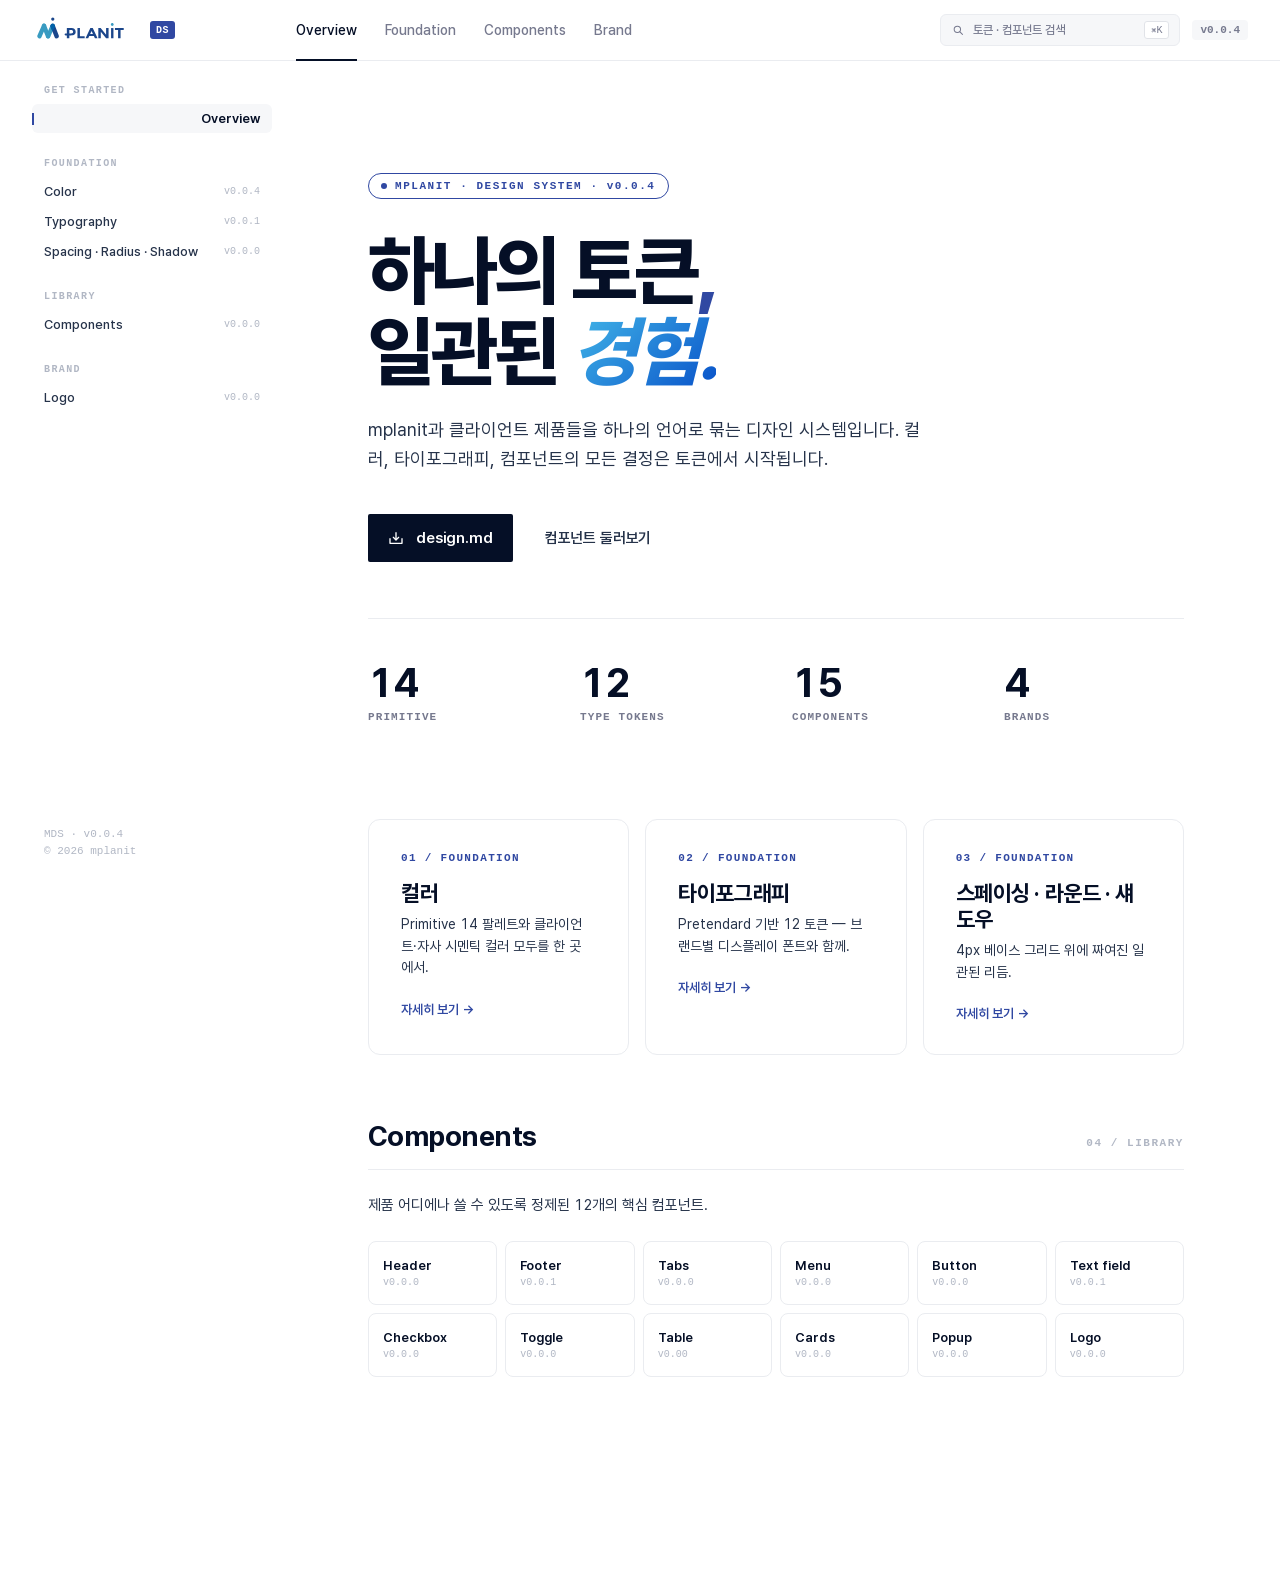
==== index.html @ 1d276501 "feat: 단일 번들(MDS.html)을 분리 구조로 전환 + Vercel 배포 준비 - index.html + css/mds.css + fonts/pretendard/ + js/" ====
<!DOCTYPE html>
<html lang="ko"><head>
<meta charset="utf-8">
<meta name="viewport" content="width=1280">
<title>MDS — mplanit Design System</title>
<link rel="stylesheet" href="css/mds.css">
</head>
<body>

<div id="root"></div>

<script src="js/vendor/react.min.js"></script>
<script src="js/vendor/react-dom.min.js"></script>
<script src="js/vendor/babel.min.js"></script>

<script src="js/mds-data.js"></script>
<script type="text/babel" src="js/mds-logos.js"></script>
<script type="text/babel" src="js/mds-atoms.js"></script>
<script type="text/babel" src="js/mds-pages.js"></script>
<script type="text/babel" src="js/mds-app.js"></script>



<script src="js/mds-patches.js"></script>
</body></html>
---- css/mds.css ----
/* ==========================================================================
   MDS — mplanit Design System site
   ========================================================================== */

/* Pretendard (web) */
/*
Copyright (c) 2021 Kil Hyung-jin, with Reserved Font Name Pretendard.
https://github.com/orioncactus/pretendard

This Font Software is licensed under the SIL Open Font License, Version 1.1.
This license is copied below, and is also available with a FAQ at:
http://scripts.sil.org/OFL
*/

@font-face {
	font-family: 'Pretendard';
	font-weight: 900;
	font-display: swap;
	src: local('Pretendard Black'), url("../fonts/pretendard/Pretendard-Black.woff2") format('woff2');
}

@font-face {
	font-family: 'Pretendard';
	font-weight: 800;
	font-display: swap;
	src: local('Pretendard ExtraBold'), url("../fonts/pretendard/Pretendard-ExtraBold.woff2") format('woff2');
}

@font-face {
	font-family: 'Pretendard';
	font-weight: 700;
	font-display: swap;
	src: local('Pretendard Bold'), url("../fonts/pretendard/Pretendard-Bold.woff2") format('woff2');
}

@font-face {
	font-family: 'Pretendard';
	font-weight: 600;
	font-display: swap;
	src: local('Pretendard SemiBold'), url("../fonts/pretendard/Pretendard-SemiBold.woff2") format('woff2');
}

@font-face {
	font-family: 'Pretendard';
	font-weight: 500;
	font-display: swap;
	src: local('Pretendard Medium'), url("../fonts/pretendard/Pretendard-Medium.woff2") format('woff2');
}

@font-face {
	font-family: 'Pretendard';
	font-weight: 400;
	font-display: swap;
	src: local('Pretendard Regular'), url("../fonts/pretendard/Pretendard-Regular.woff2") format('woff2');
}

@font-face {
	font-family: 'Pretendard';
	font-weight: 300;
	font-display: swap;
	src: local('Pretendard Light'), url("../fonts/pretendard/Pretendard-Light.woff2") format('woff2');
}

@font-face {
	font-family: 'Pretendard';
	font-weight: 200;
	font-display: swap;
	src: local('Pretendard ExtraLight'), url("../fonts/pretendard/Pretendard-ExtraLight.woff2") format('woff2');
}

@font-face {
	font-family: 'Pretendard';
	font-weight: 100;
	font-display: swap;
	src: local('Pretendard Thin'), url("../fonts/pretendard/Pretendard-Thin.woff2") format('woff2');
}


:root {
  /* Brand */
  --brand-logo-blue: #3048A2;
  --brand-deep: #1F2D63;
  --brand-cyan: #45BBE9;
  --brand-blue: #064EC8;

  /* Foreground */
  --fg-1: #050F26;
  --fg-2: #26334A;
  --fg-3: #76798E;
  --fg-4: #B1B7C4;

  /* Background */
  --bg-1: #FFFFFF;
  --bg-soft: #F6F7F9;
  --bg-paper: #FAFAFB;
  --bg-deep: #050F26;

  /* Lines */
  --line-subtle: #EAECF0;
  --line: #E1E3E8;
  --line-strong: #CDD1D8;

  /* Semantic */
  --fg-success: #1F9E55;
  --fg-warning: #D9A800;
  --fg-error: #C9183B;

  /* Spacing */
  --space-2: 2px; --space-4: 4px; --space-8: 8px;
  --space-12: 12px; --space-16: 16px; --space-20: 20px;
  --space-24: 24px; --space-32: 32px; --space-40: 40px; --space-48: 48px;

  /* Radius */
  --radius-2: 2px; --radius-4: 4px; --radius-8: 8px;
  --radius-12: 12px; --radius-14: 14px; --radius-full: 999px;

  /* Shadow */
  --shadow-1: 0 1px 2px rgba(0,0,0,0.06);
  --shadow-2: 0 2px 8px rgba(0,0,0,0.06);
  --shadow-3: 0 4px 16px rgba(0,0,0,0.06);
  --shadow-4: 0 4px 12px rgba(0,0,0,0.15);
  --shadow-pop: 0 12px 32px rgba(0,0,0,0.12), 0 0 0 1px var(--line-subtle);
  --shadow-brand: 0 8px 24px rgba(48,72,162,0.30);

  /* Type */
  --font-base: "Pretendard Variable", Pretendard, system-ui, -apple-system, "Apple SD Gothic Neo", "Noto Sans KR", sans-serif;
  --font-mono: "JetBrains Mono", "SF Mono", Menlo, Consolas, monospace;
}

* { box-sizing: border-box; }
html, body { margin: 0; padding: 0; }
body {
  font-family: var(--font-base);
  color: var(--fg-1);
  background: var(--bg-1);
  -webkit-font-smoothing: antialiased;
  font-feature-settings: "ss01", "tnum";
  text-wrap: pretty;
}
button { font-family: inherit; cursor: pointer; }
a { color: inherit; text-decoration: none; cursor: pointer; }

/* ─────────────── TOPBAR ─────────────── */
.topbar {
  position: sticky; top: 0; z-index: 50;
  background: rgba(255,255,255,0.85);
  backdrop-filter: saturate(180%) blur(12px);
  -webkit-backdrop-filter: saturate(180%) blur(12px);
  border-bottom: 1px solid var(--line-subtle);
}
.topbar-inner {
  max-width: 1440px; margin: 0 auto;
  padding: 0 32px;
  display: grid; grid-template-columns: 240px 1fr auto;
  align-items: center; height: 60px; gap: 24px;
}
.brand { display: inline-flex; align-items: center; gap: 8px; cursor: pointer; }
.brand .ds-tag {
  display: inline-flex; align-items: center; justify-content: center;
  height: 18px; padding: 0 6px; border-radius: 3px;
  background: var(--brand-logo-blue); color: white;
  font-size: 10px; font-weight: 800; letter-spacing: 0.06em;
  font-family: var(--font-mono);
}
.top-nav { display: flex; gap: 28px; }
.top-nav a {
  font-size: 14px; font-weight: 500; color: var(--fg-3);
  padding: 4px 0; position: relative;
}
.top-nav a.active { color: var(--fg-1); }
.top-nav a.active::after {
  content: ""; position: absolute; bottom: -19px; left: 0; right: 0;
  height: 2px; background: var(--fg-1);
}
.top-actions { display: flex; align-items: center; gap: 12px; }
.search-btn {
  display: inline-flex; align-items: center; gap: 8px;
  height: 32px; padding: 0 10px;
  background: var(--bg-soft); border: 1px solid var(--line-subtle);
  border-radius: 6px;
  color: var(--fg-3); font-size: 12px; font-weight: 500;
  min-width: 240px;
}
.search-btn:hover { background: white; border-color: var(--line-strong); }
.search-btn span { flex: 1; text-align: left; }
.search-btn kbd {
  font-family: var(--font-mono); font-size: 10px;
  padding: 2px 6px; border-radius: 3px;
  background: white; border: 1px solid var(--line);
  color: var(--fg-3);
}
.version-badge {
  font-family: var(--font-mono); font-size: 11px; font-weight: 600;
  color: var(--fg-3); padding: 4px 8px;
  background: var(--bg-soft); border-radius: 4px;
}

/* ─────────────── LAYOUT ─────────────── */
.layout {
  max-width: 1440px; margin: 0 auto;
  display: grid; grid-template-columns: 240px 1fr;
  gap: 32px;
  padding: 0 32px;
}
.sidebar {
  position: sticky; top: 60px; height: calc(100vh - 60px);
  padding: 24px 0; display: flex; flex-direction: column;
  overflow-y: auto;
}
.nav-group { margin-bottom: 24px; }
.nav-group-title {
  font-family: var(--font-mono); font-size: 10px; font-weight: 700;
  letter-spacing: 0.14em; color: var(--fg-4);
  padding: 0 12px 8px;
}
.nav-item {
  display: flex; align-items: center; justify-content: space-between;
  padding: 7px 12px; border-radius: 6px;
  font-size: 13px; font-weight: 500; color: var(--fg-2);
  margin-bottom: 1px;
}
.nav-item:hover { background: var(--bg-soft); }
.nav-item.active {
  background: var(--bg-soft); color: var(--fg-1); font-weight: 600;
}
.nav-item.active::before {
  content: ""; width: 2px; height: 12px;
  background: var(--brand-logo-blue);
  margin-right: 10px; margin-left: -12px;
}
.nav-item .v {
  font-family: var(--font-mono); font-size: 10px;
  color: var(--fg-4);
}
.content { padding: 32px 0 96px; min-width: 0; }

/* ─────────────── HERO (overview) ─────────────── */
.hero {
  padding: 80px 64px 64px;
  max-width: 1200px; margin: 0 auto;
}
.hero-eyebrow {
  display: inline-flex; align-items: center; gap: 8px;
  font-family: var(--font-mono); font-size: 11px; font-weight: 700;
  letter-spacing: 0.14em; color: var(--brand-logo-blue);
  padding: 6px 12px; border: 1px solid var(--brand-logo-blue);
  border-radius: 999px;
  margin-bottom: 32px;
}
.hero-eyebrow .pulse {
  width: 6px; height: 6px; border-radius: 50%;
  background: var(--brand-logo-blue);
  box-shadow: 0 0 0 0 rgba(48,72,162,0.4);
  animation: pulse 2s infinite;
}
@keyframes pulse {
  0% { box-shadow: 0 0 0 0 rgba(48,72,162,0.4); }
  70% { box-shadow: 0 0 0 8px rgba(48,72,162,0); }
  100% { box-shadow: 0 0 0 0 rgba(48,72,162,0); }
}
.hero h1 {
  font-size: clamp(48px, 6vw, 88px);
  font-weight: 800; line-height: 1.05; letter-spacing: -0.04em;
  margin: 0 0 24px;
}
.hero h1 .dot { color: var(--brand-logo-blue); }
.hero h1 .accent {
  font-style: italic;
  background: linear-gradient(135deg, var(--brand-cyan), var(--brand-blue));
  -webkit-background-clip: text; background-clip: text;
  -webkit-text-fill-color: transparent;
}
.hero p {
  font-size: 18px; line-height: 1.6; color: var(--fg-2);
  max-width: 560px; margin: 0 0 40px;
}
.cta-row { display: flex; gap: 12px; margin-bottom: 56px; }
.hero-stats {
  display: grid; grid-template-columns: repeat(4, 1fr);
  gap: 32px; padding-top: 40px;
  border-top: 1px solid var(--line-subtle);
}
.hero-stat .num {
  font-size: 40px; font-weight: 700; letter-spacing: -0.03em;
  color: var(--fg-1);
}
.hero-stat .lab {
  font-family: var(--font-mono); font-size: 11px; font-weight: 600;
  letter-spacing: 0.1em; color: var(--fg-3); margin-top: 4px;
  text-transform: uppercase;
}

/* Feature grid (overview) */
.feature-grid {
  max-width: 1200px; margin: 0 auto;
  padding: 32px 64px 64px;
  display: grid; grid-template-columns: repeat(3, 1fr); gap: 16px;
}
.feature {
  padding: 32px; border: 1px solid var(--line-subtle);
  border-radius: 12px; background: white;
  transition: all 0.2s; cursor: pointer;
}
.feature:hover {
  border-color: var(--brand-logo-blue);
  box-shadow: var(--shadow-2);
  transform: translateY(-2px);
}
.feature .num {
  font-family: var(--font-mono); font-size: 11px; font-weight: 700;
  color: var(--brand-logo-blue); letter-spacing: 0.12em;
  margin-bottom: 16px;
}
.feature h3 {
  font-size: 22px; font-weight: 700; margin: 0 0 8px;
  letter-spacing: -0.02em;
}
.feature p {
  font-size: 14px; color: var(--fg-2); line-height: 1.55;
  margin: 0 0 20px;
}
.feature .arrow {
  font-size: 13px; font-weight: 600; color: var(--brand-logo-blue);
}

.cmp-overview {
  display: grid; grid-template-columns: repeat(6, 1fr); gap: 8px;
}
.cmp-tile {
  padding: 16px 14px; border: 1px solid var(--line-subtle);
  border-radius: 8px; cursor: pointer; transition: all 0.15s;
  background: white;
}
.cmp-tile:hover { border-color: var(--brand-logo-blue); background: var(--bg-soft); }
.cmp-tile .name { font-size: 13px; font-weight: 600; }
.cmp-tile .cnt {
  font-family: var(--font-mono); font-size: 10px; color: var(--fg-4);
  margin-top: 4px;
}

/* ─────────────── PAGE LAYOUT ─────────────── */
.page-inner {
  display: grid; grid-template-columns: minmax(0, 1fr) 200px;
  gap: 64px;
  padding: 32px 64px 96px;
  max-width: 1200px; margin: 0 auto;
}
.page-eyebrow {
  font-family: var(--font-mono); font-size: 11px; font-weight: 700;
  letter-spacing: 0.14em; color: var(--brand-logo-blue);
  margin-bottom: 16px;
}
.page-title {
  font-size: 56px; font-weight: 800; line-height: 1.05;
  letter-spacing: -0.03em; margin: 0 0 16px;
}
.page-lede {
  font-size: 18px; line-height: 1.55; color: var(--fg-2);
  max-width: 640px; margin: 0 0 24px;
}
.page-meta {
  display: flex; align-items: center; gap: 8px;
  font-family: var(--font-mono); font-size: 11px; font-weight: 600;
  color: var(--fg-3);
  padding-bottom: 32px; margin-bottom: 32px;
  border-bottom: 1px solid var(--line-subtle);
}
.page-meta .dot { width: 3px; height: 3px; border-radius: 50%; background: var(--fg-4); }

.section { padding-top: 56px; scroll-margin-top: 80px; }
.section:first-of-type { padding-top: 24px; }
.section-head {
  display: flex; align-items: baseline; justify-content: space-between;
  padding-bottom: 16px;
  border-bottom: 1px solid var(--line-subtle);
  margin-bottom: 24px;
}
.section-head h2 {
  font-size: 28px; font-weight: 700; letter-spacing: -0.02em;
  margin: 0;
}
.section-head .num {
  font-family: var(--font-mono); font-size: 11px; font-weight: 700;
  letter-spacing: 0.14em; color: var(--fg-4);
}
.section-desc {
  font-size: 15px; color: var(--fg-2); line-height: 1.55;
  margin: 0 0 32px; max-width: 680px;
}

/* ─────────────── ToC ─────────────── */
.toc {
  position: sticky; top: 92px; align-self: start;
  font-size: 13px;
}
.toc-title {
  font-family: var(--font-mono); font-size: 10px; font-weight: 700;
  letter-spacing: 0.14em; color: var(--fg-4);
  padding: 0 12px 8px;
}
.toc a {
  display: block; padding: 6px 12px;
  font-size: 13px; color: var(--fg-3);
  border-left: 2px solid transparent;
}
.toc a:hover { color: var(--fg-1); }
.toc a.active {
  color: var(--brand-logo-blue); font-weight: 600;
  border-left-color: var(--brand-logo-blue);
}

/* ─────────────── FILTER TABS ─────────────── */
.filter-tabs {
  display: inline-flex; gap: 4px; padding: 4px;
  background: var(--bg-soft); border-radius: 8px;
  margin-bottom: 32px;
}
.filter-tab {
  padding: 6px 14px; border: 0; background: transparent;
  border-radius: 6px;
  font-size: 13px; font-weight: 500; color: var(--fg-3);
  transition: all 0.15s;
}
.filter-tab:hover { color: var(--fg-1); }
.filter-tab.active {
  background: white; color: var(--fg-1); font-weight: 600;
  box-shadow: var(--shadow-1);
}

/* ─────────────── PALETTE ─────────────── */
.palette { margin-bottom: 40px; }
.palette-head {
  display: flex; align-items: baseline; justify-content: space-between;
  margin-bottom: 12px;
}
.palette-head h3 {
  font-size: 16px; font-weight: 700; margin: 0;
  letter-spacing: -0.01em;
}
.palette-head .tag {
  font-family: var(--font-mono); font-size: 10px; font-weight: 600;
  letter-spacing: 0.1em; color: var(--fg-4);
  padding: 3px 8px; border: 1px solid var(--line);
  border-radius: 999px;
}
.swatch-grid {
  display: grid; grid-template-columns: repeat(auto-fill, minmax(118px, 1fr));
  gap: 10px;
}

/* ─────────────── SWATCH ─────────────── */
.swatch {
  border-radius: 8px; overflow: hidden;
  cursor: pointer; border: 1px solid var(--line-subtle);
  background: white;
  transition: all 0.15s;
  position: relative;
}
.swatch:hover {
  transform: translateY(-1px);
  box-shadow: var(--shadow-3);
  border-color: var(--line-strong);
}
.swatch .chip {
  height: 76px; position: relative; overflow: hidden;
}
.swatch.alpha-bg .chip {
  background-image:
    linear-gradient(45deg, #f0f0f0 25%, transparent 25%),
    linear-gradient(-45deg, #f0f0f0 25%, transparent 25%),
    linear-gradient(45deg, transparent 75%, #f0f0f0 75%),
    linear-gradient(-45deg, transparent 75%, #f0f0f0 75%);
  background-size: 12px 12px;
  background-position: 0 0, 0 6px, 6px -6px, -6px 0;
}
.swatch.alpha-bg .chip > * { z-index: 2; }
.swatch .copy-hint {
  position: absolute; inset: 0;
  display: flex; align-items: center; justify-content: center;
  font-family: var(--font-mono); font-size: 9px; font-weight: 700;
  letter-spacing: 0.14em; color: rgba(255,255,255,0.85);
  opacity: 0; transition: opacity 0.15s;
}
.swatch.dark .copy-hint { color: rgba(0,0,0,0.7); }
.swatch:hover .copy-hint { opacity: 1; }
.swatch .meta {
  padding: 8px 10px;
  display: flex; align-items: center; justify-content: space-between;
  gap: 4px;
}
.swatch .name {
  font-size: 11px; font-weight: 600; color: var(--fg-1);
  font-family: var(--font-mono); letter-spacing: -0.01em;
  white-space: nowrap; overflow: hidden; text-overflow: ellipsis;
}
.swatch .hex {
  font-family: var(--font-mono); font-size: 10px;
  color: var(--fg-4); flex-shrink: 0;
}

/* ─────────────── BUTTONS ─────────────── */
.btn {
  display: inline-flex; align-items: center; justify-content: center; gap: 6px;
  padding: 0 16px; height: 40px;
  border-radius: 2px; border: 0;
  font-size: 14px; font-weight: 600;
  transition: all 0.15s;
  letter-spacing: -0.01em;
}
.btn-sm { height: 32px; padding: 0 12px; font-size: 13px; }
.btn-lg { height: 48px; padding: 0 20px; font-size: 15px; }
.btn-primary {
  background: var(--fg-1); color: white;
}
.btn-primary:hover { background: var(--brand-deep); }
.btn-secondary {
  background: white; color: var(--fg-1);
  border: 1px solid var(--line-strong);
}
.btn-secondary:hover { background: var(--bg-soft); }
.btn-tertiary {
  background: var(--bg-soft); color: var(--fg-1);
}
.btn-tertiary:hover { background: var(--line-subtle); }
.btn-ghost {
  background: transparent; color: var(--fg-2);
}
.btn-ghost:hover { background: var(--bg-soft); }

/* ─────────────── INPUTS ─────────────── */
.input-underline {
  width: 100%; height: 36px;
  border: 0; border-bottom: 1px solid var(--line-strong);
  background: transparent; padding: 0 0 4px;
  font-size: 15px; color: var(--fg-1); outline: none;
  font-family: inherit;
}
.input-underline:focus { border-bottom-color: var(--brand-logo-blue); }
.input-deep {
  width: 100%; height: 44px;
  background: var(--bg-soft); border: 1px solid transparent;
  border-radius: 8px; padding: 0 14px;
  font-size: 14px; color: var(--fg-1); outline: none;
  font-family: inherit;
}
.input-deep:focus {
  background: white; border-color: var(--brand-logo-blue);
}

/* ─────────────── COMPONENTS ─────────────── */
.cmp-card {
  border: 1px solid var(--line-subtle); border-radius: 12px;
  background: white; margin-bottom: 16px; overflow: hidden;
}
.cmp-head {
  padding: 14px 20px; border-bottom: 1px solid var(--line-subtle);
  display: flex; align-items: center; justify-content: space-between;
  background: var(--bg-paper);
}
.cmp-head .title { font-size: 13px; font-weight: 600; color: var(--fg-2); }
.cmp-head .tag {
  font-family: var(--font-mono); font-size: 10px;
  color: var(--fg-3); padding: 3px 7px;
  background: white; border: 1px solid var(--line); border-radius: 4px;
}
.cmp-stage {
  padding: 32px;
  display: flex; flex-wrap: wrap; gap: 16px; align-items: center;
  min-height: 120px;
}

/* Header mock */
.mock-header {
  display: flex; align-items: center; gap: 32px;
  width: 100%; padding: 14px 24px;
  background: var(--bg-deep); color: white;
  border-radius: 8px;
}
.mock-header .logo { font-weight: 800; font-size: 16px; letter-spacing: -0.04em; }
.mock-header .nav { display: flex; gap: 20px; flex: 1; }
.mock-header .nav span {
  font-size: 13px; font-weight: 500; opacity: 0.7; cursor: pointer;
}
.mock-header .nav .active { opacity: 1; color: var(--brand-cyan); }
.mock-header .right { display: flex; gap: 8px; }
.mock-header .right span {
  width: 32px; height: 32px; border-radius: 6px;
  background: rgba(255,255,255,0.08);
  display: inline-flex; align-items: center; justify-content: center;
  font-size: 12px; font-weight: 600;
}

/* Footer mock */
.mock-footer {
  width: 100%; padding: 32px;
  background: var(--bg-deep); color: rgba(255,255,255,0.85);
  border-radius: 8px;
  display: grid; grid-template-columns: 2fr 1fr 1fr 1fr; gap: 32px;
}
.mock-footer h5 {
  font-size: 13px; font-weight: 700; margin: 0 0 12px;
  color: white;
}
.mock-footer p { margin: 4px 0; font-size: 12px; color: rgba(255,255,255,0.6); }
.mock-footer a { display: block; font-size: 12px; padding: 4px 0; color: rgba(255,255,255,0.7); }

/* Tabs */
.tabs-underline {
  display: flex; gap: 32px;
  border-bottom: 1px solid var(--line-subtle);
}
.tabs-underline .t {
  padding: 12px 0; border: 0; background: transparent;
  font-size: 14px; font-weight: 500; color: var(--fg-3);
  position: relative;
}
.tabs-underline .t.active { color: var(--fg-1); font-weight: 600; }
.tabs-underline .t.active::after {
  content: ""; position: absolute; bottom: -1px; left: 0; right: 0;
  height: 2px; background: var(--fg-1);
}

.tabs-pill {
  display: inline-flex; gap: 4px; padding: 4px;
  background: var(--bg-soft); border-radius: 999px;
}
.tabs-pill .t {
  padding: 6px 14px; border: 0; background: transparent;
  border-radius: 999px; font-size: 13px; font-weight: 500; color: var(--fg-3);
}
.tabs-pill .t.active {
  background: white; color: var(--fg-1); font-weight: 600;
  box-shadow: var(--shadow-1);
}

/* Menu item */
.menu-item:hover { background: var(--bg-soft); }

/* Checkbox */
.cb { display: inline-flex; align-items: center; gap: 8px; font-size: 14px; cursor: pointer; }
.cb input[type="checkbox"] {
  appearance: none; width: 18px; height: 18px;
  border: 1.5px solid var(--line-strong); border-radius: 2px;
  background: white; cursor: pointer; position: relative;
  transition: all 0.15s;
}
.cb input[type="checkbox"]:checked {
  background: var(--fg-1); border-color: var(--fg-1);
}
.cb input[type="checkbox"]:checked::after {
  content: ""; position: absolute; left: 4px; top: 1px;
  width: 6px; height: 10px;
  border: solid white; border-width: 0 1.6px 1.6px 0;
  transform: rotate(45deg);
}
.cb input[type="checkbox"]:disabled {
  background: var(--bg-soft); border-color: var(--line);
  cursor: not-allowed;
}

/* Toggle */
.toggle {
  width: 44px; height: 24px; border-radius: 999px;
  background: var(--line-strong); position: relative;
  cursor: pointer; transition: background 0.2s;
}
.toggle::after {
  content: ""; position: absolute; top: 2px; left: 2px;
  width: 20px; height: 20px; border-radius: 50%;
  background: white; box-shadow: var(--shadow-1);
  transition: transform 0.2s;
}
.toggle.on { background: var(--fg-1); }
.toggle.on::after { transform: translateX(20px); }

/* Table */
.mock-table {
  width: 100%; border-collapse: collapse;
  font-size: 14px;
}
.mock-table th {
  text-align: left; padding: 10px 14px;
  font-size: 12px; font-weight: 700; color: var(--fg-3);
  background: var(--bg-paper);
  border-bottom: 1px solid var(--line);
  letter-spacing: 0.02em;
}
.mock-table td {
  padding: 14px; border-bottom: 1px solid var(--line-subtle);
}
.mock-table tr:last-child td { border-bottom: 0; }
.mock-table tr:hover td { background: var(--bg-paper); }

.badge {
  display: inline-flex; align-items: center;
  padding: 2px 8px; border-radius: 4px;
  font-size: 10px; font-weight: 800; letter-spacing: 0.06em;
  font-family: var(--font-mono);
}
.badge-new { background: #E5EEFE; color: #1F40B0; }
.badge-hot { background: #FFDFE2; color: #C9183B; }
.badge-event { background: #FFF7C2; color: #8E6900; }

/* Card preview */
.preview-card {
  width: 360px; padding: 24px;
  background: white; border: 1px solid var(--line-subtle);
  border-radius: 12px; box-shadow: var(--shadow-1);
}
.preview-card .ka {
  font-family: var(--font-mono); font-size: 10px; font-weight: 700;
  letter-spacing: 0.14em; color: var(--brand-logo-blue);
  margin-bottom: 8px;
}
.preview-card h4 {
  font-size: 18px; font-weight: 700; margin: 0 0 8px;
  letter-spacing: -0.01em;
}
.preview-card p {
  font-size: 13px; line-height: 1.55; color: var(--fg-2);
  margin: 0;
}

/* Popup */
.mock-popup {
  width: 360px; padding: 28px 24px 20px;
  background: white; border-radius: 12px;
  box-shadow: var(--shadow-pop);
}
.mock-popup h4 {
  font-size: 18px; font-weight: 700; margin: 0 0 8px;
  letter-spacing: -0.01em;
}
.mock-popup p {
  font-size: 14px; line-height: 1.55; color: var(--fg-2); margin: 0 0 20px;
}
.mock-popup .actions { display: flex; gap: 8px; justify-content: flex-end; }

/* Icon grid */
.icon-grid {
  display: grid; grid-template-columns: repeat(auto-fill, minmax(96px, 1fr));
  gap: 4px; width: 100%;
}
.icon-tile {
  display: flex; flex-direction: column; align-items: center; gap: 8px;
  padding: 16px 8px; border-radius: 8px;
  cursor: pointer; transition: background 0.15s;
}
.icon-tile:hover { background: var(--bg-soft); }
.icon-tile span {
  font-family: var(--font-mono); font-size: 10px; color: var(--fg-3);
}

/* ─────────────── TYPOGRAPHY PAGE ─────────────── */
.font-card {
  display: grid; grid-template-columns: 1fr auto;
  align-items: center; gap: 32px;
  padding: 24px; margin-bottom: 12px;
  border: 1px solid var(--line-subtle); border-radius: 12px;
  background: white;
}
.font-card .sample {
  font-size: 56px; line-height: 1.1; letter-spacing: -0.03em;
  color: var(--fg-1);
}
.font-card .sample.alt {
  background: linear-gradient(135deg, var(--brand-logo-blue), var(--brand-cyan));
  -webkit-background-clip: text; background-clip: text;
  -webkit-text-fill-color: transparent;
}
.font-card .meta { text-align: right; }
.font-card .fname {
  font-size: 14px; font-weight: 600; color: var(--fg-1);
  font-family: var(--font-mono);
}
.font-card .frole {
  font-size: 12px; color: var(--fg-3); margin-top: 4px;
}

.type-table {
  border: 1px solid var(--line-subtle); border-radius: 12px;
  overflow: hidden; background: white;
}
.type-table .row {
  display: grid;
  grid-template-columns: 100px 130px 60px 110px 80px 1fr;
  gap: 16px; align-items: center;
  padding: 14px 20px;
  border-bottom: 1px solid var(--line-subtle);
  font-size: 13px;
}
.type-table .row:last-child { border-bottom: 0; }
.type-table .row.head {
  background: var(--bg-paper);
  font-family: var(--font-mono); font-size: 10px; font-weight: 700;
  color: var(--fg-3); letter-spacing: 0.1em;
  text-transform: uppercase; padding: 12px 20px;
}
.type-table .row:not(.head):hover { background: var(--bg-paper); }
.type-table .token {
  font-family: var(--font-mono); font-weight: 600;
  font-size: 12px; color: var(--brand-logo-blue);
}
.type-table .role { color: var(--fg-2); }
.type-table .v { font-family: var(--font-mono); font-size: 12px; color: var(--fg-3); }
.type-table .preview { color: var(--fg-1); }

/* ─────────────── FOUNDATION PAGE ─────────────── */
.spacing-rows { background: white; border: 1px solid var(--line-subtle); border-radius: 12px; overflow: hidden; }
.spacing-row {
  display: grid; grid-template-columns: 100px 60px 1fr;
  align-items: center; padding: 14px 20px; gap: 16px;
  border-bottom: 1px solid var(--line-subtle);
}
.spacing-row:last-child { border-bottom: 0; }
.spacing-row:hover { background: var(--bg-paper); }
.spacing-row .tk {
  font-family: var(--font-mono); font-size: 12px; font-weight: 600;
  color: var(--brand-logo-blue);
}
.spacing-row .px {
  font-family: var(--font-mono); font-size: 12px; color: var(--fg-3);
}
.spacing-row .bar {
  height: 12px; background: var(--brand-logo-blue);
  border-radius: 1px;
}

.radius-grid {
  display: grid; grid-template-columns: repeat(auto-fill, minmax(180px, 1fr));
  gap: 12px;
}
.radius-cell {
  height: 120px; padding: 14px;
  border: 1px solid var(--line); background: white;
  display: flex; flex-direction: column; justify-content: space-between;
  cursor: pointer; transition: all 0.15s;
}
.radius-cell:hover { border-color: var(--brand-logo-blue); box-shadow: var(--shadow-2); }
.radius-cell .num {
  font-family: var(--font-mono); font-size: 11px; font-weight: 600;
  color: var(--brand-logo-blue);
}
.radius-cell div:last-child {
  font-size: 12px; color: var(--fg-3);
}

.shadow-grid {
  display: grid; grid-template-columns: repeat(auto-fill, minmax(220px, 1fr));
  gap: 16px; padding: 20px 0;
}
.shadow-cell {
  height: 140px; padding: 20px;
  background: white; border-radius: 12px;
  display: flex; flex-direction: column; justify-content: flex-end;
  cursor: pointer;
}
.shadow-cell .l {
  font-family: var(--font-mono); font-size: 12px; font-weight: 700;
  color: var(--brand-logo-blue);
}
.shadow-cell .v { font-size: 12px; color: var(--fg-3); margin-top: 2px; }

/* ─────────────── LOGO PAGE ─────────────── */
.logo-card {
  margin-bottom: 16px;
  border: 1px solid var(--line-subtle); border-radius: 12px;
  background: white; overflow: hidden;
}
.logo-card .stage {
  height: 200px; display: flex; align-items: center; justify-content: center;
  background: white;
}
.logo-card .stage.dark { background: var(--bg-deep); }
.logo-card .stage.gradient {
  background: linear-gradient(135deg, var(--brand-cyan), var(--brand-blue));
}
.logo-card .meta {
  padding: 16px 20px; display: flex; justify-content: space-between;
  border-top: 1px solid var(--line-subtle);
  background: var(--bg-paper);
}
.logo-card .name { font-size: 13px; font-weight: 600; }
.logo-card .desc { font-size: 12px; color: var(--fg-3); }

/* ─────────────── TOAST ─────────────── */
.toast {
  position: fixed; bottom: 32px; left: 50%;
  transform: translateX(-50%) translateY(100px);
  display: inline-flex; align-items: center; gap: 8px;
  padding: 10px 16px; background: var(--bg-deep); color: white;
  border-radius: 999px; box-shadow: var(--shadow-4);
  font-size: 13px; font-weight: 500;
  opacity: 0; transition: all 0.3s cubic-bezier(0.2, 0.8, 0.2, 1);
  z-index: 100; pointer-events: none;
}
.toast.show {
  opacity: 1; transform: translateX(-50%) translateY(0);
}
.toast .dot {
  width: 6px; height: 6px; border-radius: 50%;
  background: var(--brand-cyan);
}

/* ─────────────── COMMAND PALETTE ─────────────── */
.palette-backdrop {
  position: fixed; inset: 0; z-index: 200;
  background: rgba(5,15,38,0.4);
  backdrop-filter: blur(4px);
  display: flex; align-items: flex-start; justify-content: center;
  padding-top: 12vh;
  animation: fadeIn 0.15s ease-out;
}
@keyframes fadeIn { from { opacity: 0; } to { opacity: 1; } }
.palette-modal {
  width: 560px; max-width: calc(100vw - 32px);
  background: white; border-radius: 12px;
  box-shadow: 0 24px 64px rgba(5,15,38,0.30);
  overflow: hidden;
  animation: slideDown 0.2s cubic-bezier(0.2, 0.8, 0.2, 1);
}
@keyframes slideDown {
  from { opacity: 0; transform: translateY(-12px); }
  to { opacity: 1; transform: translateY(0); }
}
.palette-input {
  display: flex; align-items: center; gap: 12px;
  padding: 14px 16px; border-bottom: 1px solid var(--line-subtle);
}
.palette-input input {
  flex: 1; border: 0; background: transparent; outline: none;
  font-size: 15px; color: var(--fg-1); font-family: inherit;
}
.palette-input kbd {
  font-family: var(--font-mono); font-size: 10px; font-weight: 600;
  padding: 3px 6px; border-radius: 4px;
  background: var(--bg-soft); color: var(--fg-3);
  border: 1px solid var(--line);
}
.palette-results { max-height: 360px; overflow-y: auto; padding: 6px; }
.palette-row {
  display: grid; grid-template-columns: 90px 1fr auto;
  gap: 12px; align-items: center;
  padding: 10px 12px; border-radius: 6px; cursor: pointer;
}
.palette-row:hover { background: var(--bg-soft); }
.palette-row .t {
  font-family: var(--font-mono); font-size: 10px; font-weight: 700;
  letter-spacing: 0.1em; color: var(--fg-4);
}
.palette-row .l { font-size: 14px; color: var(--fg-1); font-weight: 500; }
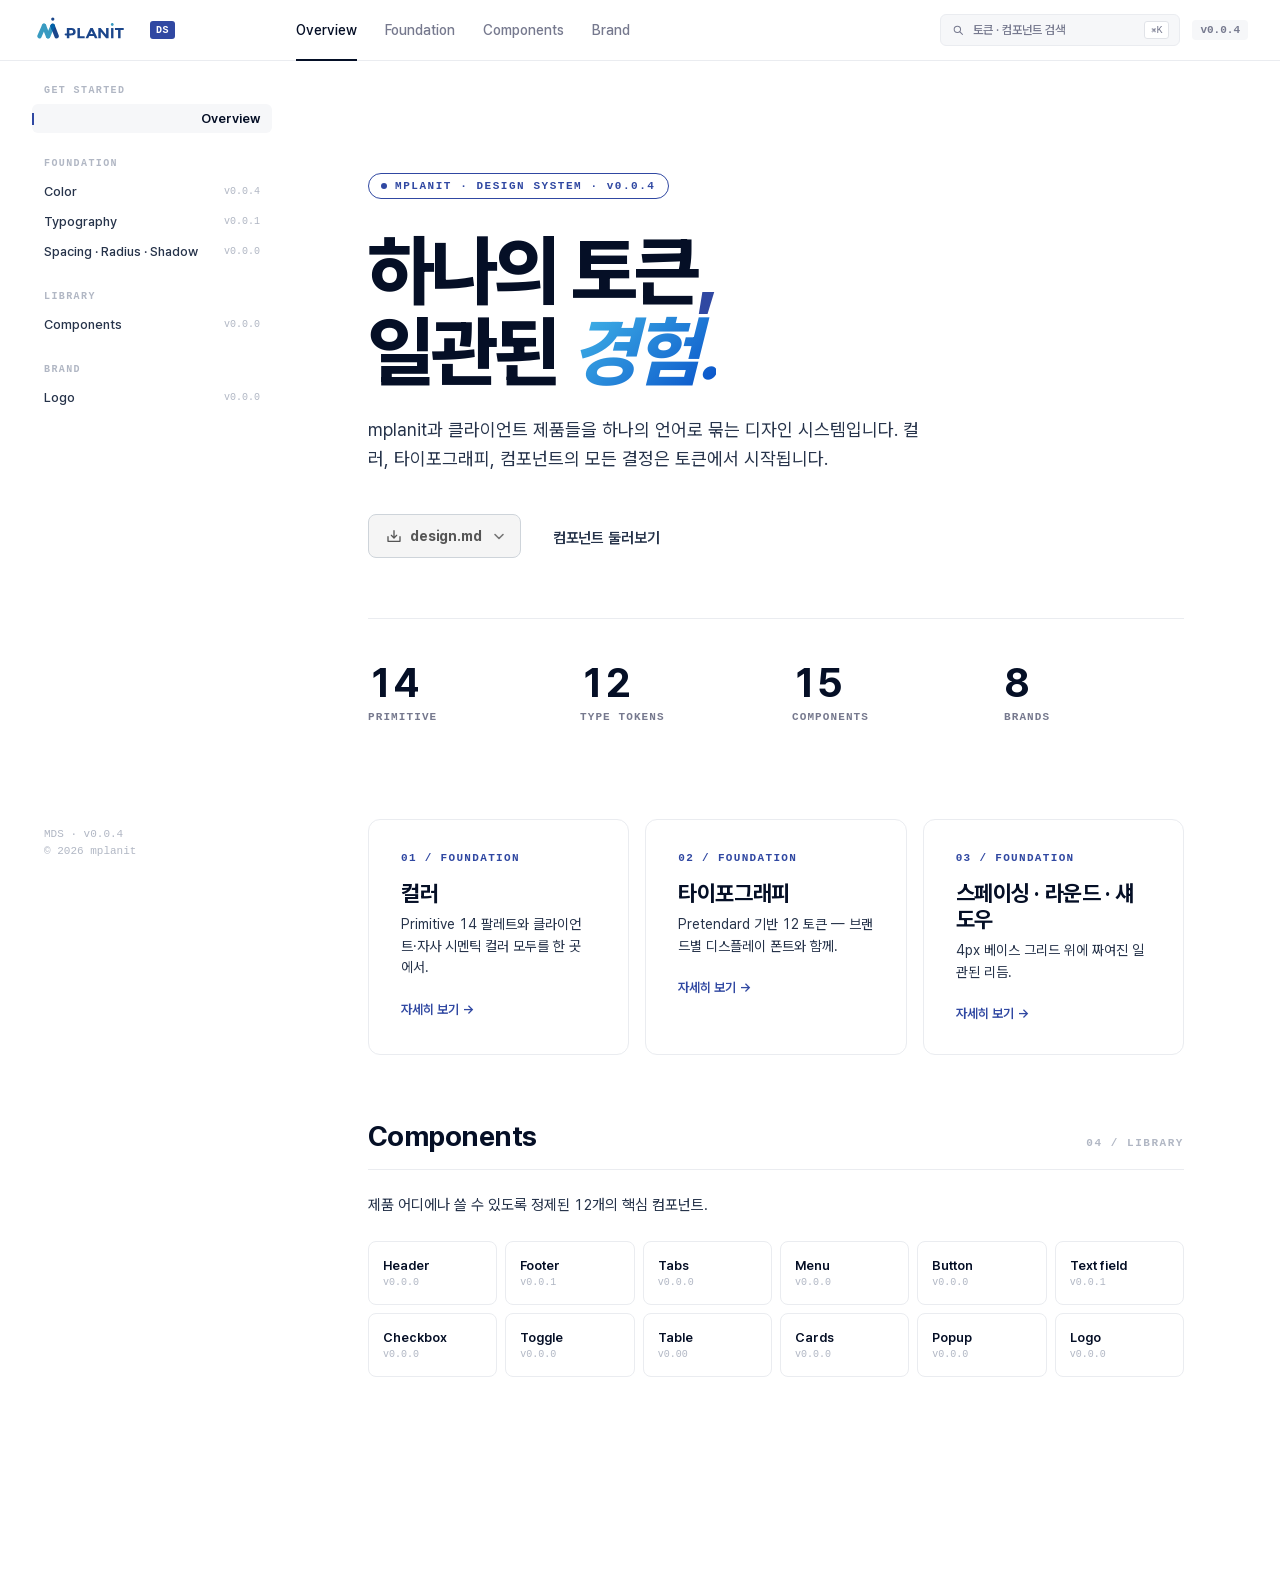
==== commit 5078ace7: "feat: design.md 브랜드별 다운로드 드롭다운 + 신규 브랜드 반영 자동 생성 - design.md 버튼을 화살표 아이콘 드롭다운으로 전환 (Figma selectbox " ====
--- a/index.html
+++ b/index.html
@@ -14,6 +14,7 @@
 <script src="js/vendor/babel.min.js"></script>
 
 <script src="js/mds-data.js"></script>
+<script src="js/mds-designmd.js"></script>
 <script type="text/babel" src="js/mds-logos.js"></script>
 <script type="text/babel" src="js/mds-atoms.js"></script>
 <script type="text/babel" src="js/mds-pages.js"></script>
--- a/css/mds.css
+++ b/css/mds.css
@@ -73,6 +73,78 @@
 	font-weight: 100;
 	font-display: swap;
 	src: local('Pretendard Thin'), url("../fonts/pretendard/Pretendard-Thin.woff2") format('woff2');
+}
+
+/* ── Pretendard Variable (디디다 · 공통 폴백) ── */
+@font-face {
+	font-family: 'Pretendard Variable';
+	font-weight: 100 900;
+	font-display: swap;
+	src: local('Pretendard Variable'), url("../fonts/pretendard/PretendardVariable.woff2") format('woff2-variations');
+}
+
+/* ── Brand display fonts ── */
+@font-face {
+	font-family: 'WelcomeBM';
+	font-weight: 700;
+	font-display: swap;
+	src: url("../fonts/brand/WelcomeBM-Bold.woff2") format('woff2');
+}
+
+@font-face {
+	font-family: 'WelcomeBM';
+	font-weight: 400;
+	font-display: swap;
+	src: url("../fonts/brand/WelcomeBM-Regular.woff2") format('woff2');
+}
+
+@font-face {
+	font-family: 'Montserrat';
+	font-weight: 100 900;
+	font-display: swap;
+	src: url("../fonts/brand/Montserrat-Variable-latin.woff2") format('woff2-variations');
+}
+
+@font-face {
+	font-family: 'Paperlogy';
+	font-weight: 400;
+	font-display: swap;
+	src: url("../fonts/brand/Paperlogy-Regular.woff2") format('woff2');
+}
+
+@font-face {
+	font-family: 'Paperlogy';
+	font-weight: 500;
+	font-display: swap;
+	src: url("../fonts/brand/Paperlogy-Medium.woff2") format('woff2');
+}
+
+@font-face {
+	font-family: 'Paperlogy';
+	font-weight: 600;
+	font-display: swap;
+	src: url("../fonts/brand/Paperlogy-SemiBold.woff2") format('woff2');
+}
+
+@font-face {
+	font-family: 'Paperlogy';
+	font-weight: 700;
+	font-display: swap;
+	src: url("../fonts/brand/Paperlogy-Bold.woff2") format('woff2');
+}
+
+@font-face {
+	font-family: 'GmarketSans';
+	font-weight: 700;
+	font-display: swap;
+	src: url("../fonts/brand/GmarketSans-Bold.woff2") format('woff2');
+}
+
+@font-face {
+	font-family: 'GmarketSans';
+	font-weight: 500;
+	font-display: swap;
+	src: url("../fonts/brand/GmarketSans-Medium.woff2") format('woff2');
 }
 
 
@@ -949,3 +1021,35 @@
   letter-spacing: 0.1em; color: var(--fg-4);
 }
 .palette-row .l { font-size: 14px; color: var(--fg-1); font-weight: 500; }
+
+/* ── design.md 다운로드 드롭다운 (Figma selectbox 시안) ── */
+.mdmenu-wrap { position: relative; display: inline-block; }
+.mdmenu-trigger {
+  display: inline-flex; align-items: center; gap: 8px;
+  height: 44px; padding: 9px 12px 9px 17px;
+  background: #F5F5F5; border: 1px solid #CED4DA; border-radius: 8px;
+  font-family: inherit; font-size: 14px; font-weight: 700; color: #555;
+  letter-spacing: -0.14px; cursor: pointer; transition: background .15s, border-color .15s;
+}
+.mdmenu-trigger:hover { background: #EEF1F5; border-color: #B8C0C9; }
+.mdmenu-chevron { color: #757575; transition: transform .18s ease; }
+.mdmenu-chevron.up { transform: rotate(180deg); }
+.mdmenu-list {
+  position: absolute; top: calc(100% + 8px); left: 0; z-index: 300;
+  min-width: 100%; width: max-content;
+  display: flex; flex-direction: column; gap: 4px;
+  background: #fff; border: 1px solid #DCE0E5; border-radius: 12px; padding: 6px;
+  box-shadow: 0 8px 24px rgba(15, 23, 42, 0.12);
+}
+.mdmenu-item {
+  display: flex; align-items: center; justify-content: space-between; gap: 12px;
+  width: 100%; padding: 8px 8px 8px 16px; border: 0; border-radius: 8px;
+  background: transparent; font-family: inherit; font-size: 14px; font-weight: 700;
+  color: #555; letter-spacing: -0.14px; cursor: pointer; text-align: left;
+  transition: background .12s, color .12s;
+}
+.mdmenu-item:hover { background: #F5F7FA; }
+.mdmenu-item.selected {
+  background: #F0F4FB; color: #19448C;
+  box-shadow: 0 2px 4px rgba(6, 78, 200, 0.25);
+}
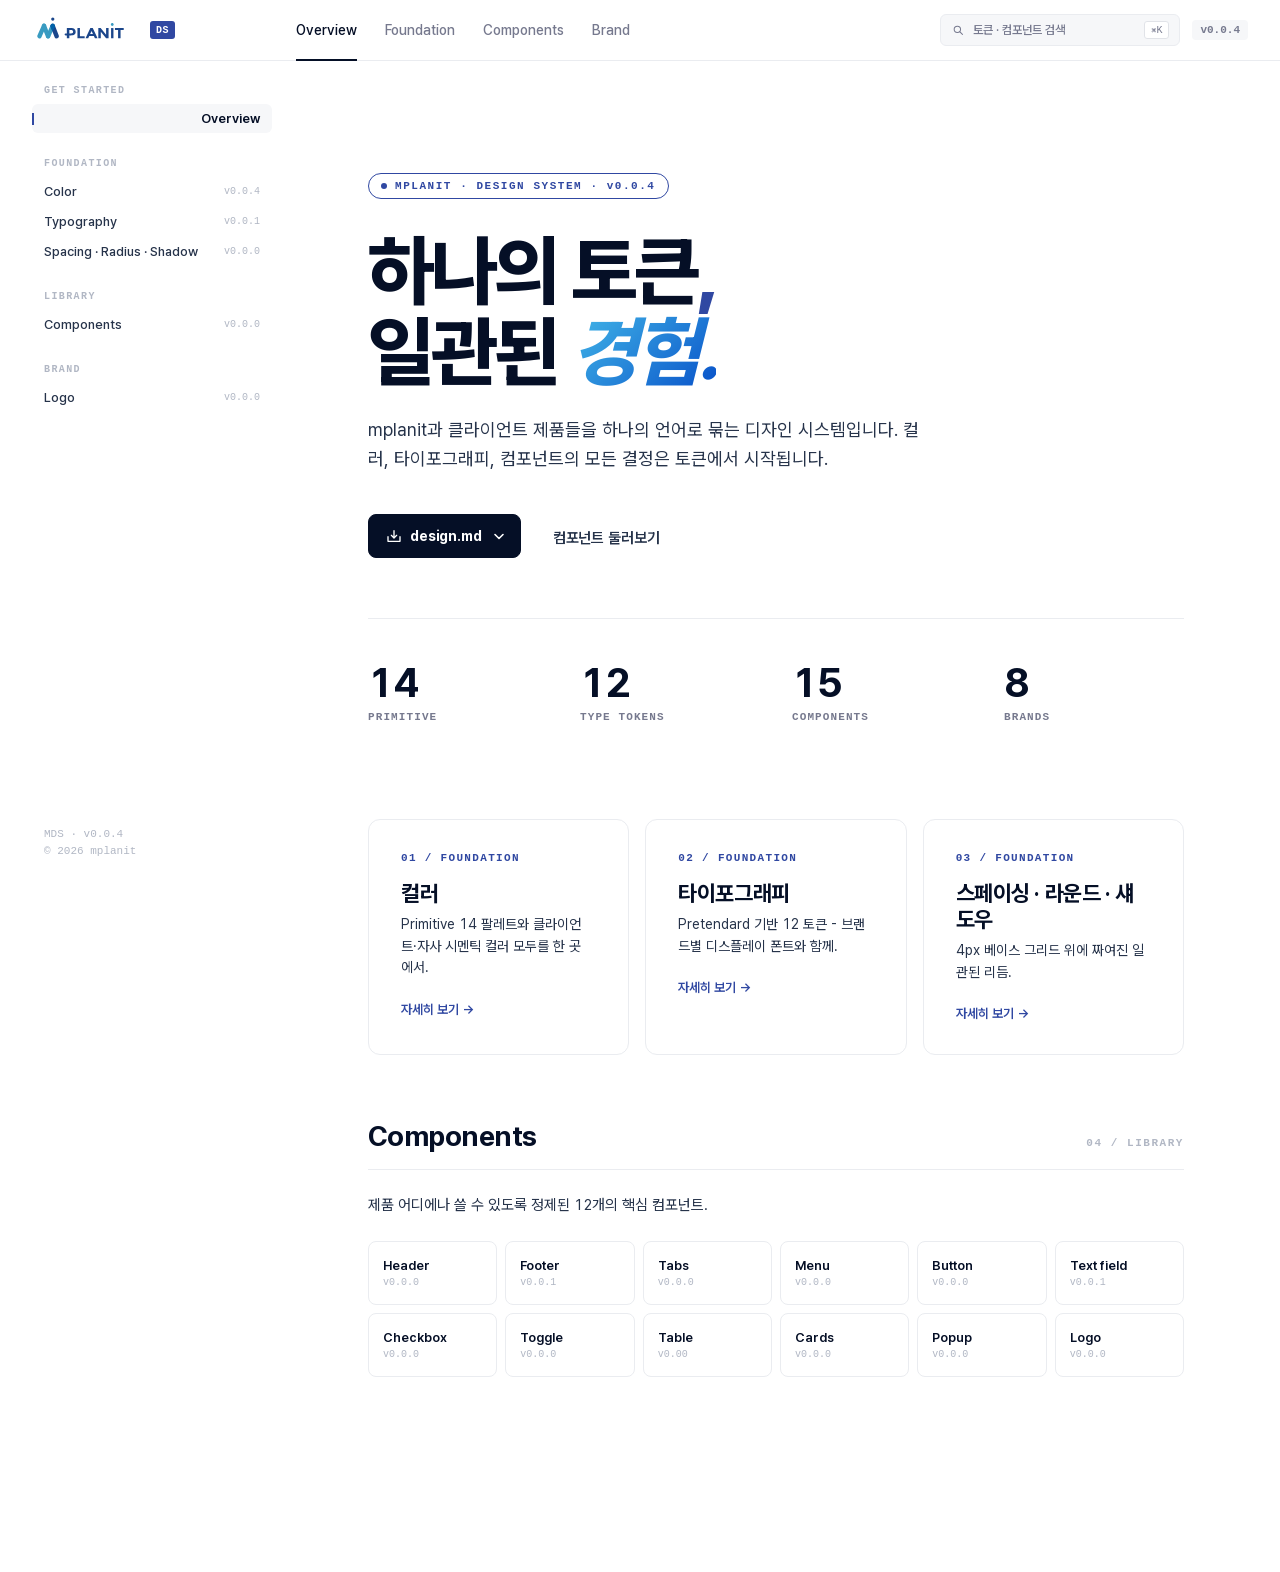
==== commit ae94ee37: "fix: UI 텍스트의 긴 대시(—, –)를 하이픈(-)으로 통일 md 출력뿐 아니라 화면에 보이는 데이터/JSX 문자열, 타이틀에서도 대시 정리  Co-Authored-By: C" ====
--- a/index.html
+++ b/index.html
@@ -2,7 +2,7 @@
 <html lang="ko"><head>
 <meta charset="utf-8">
 <meta name="viewport" content="width=1280">
-<title>MDS — mplanit Design System</title>
+<title>MDS - mplanit Design System</title>
 <link rel="stylesheet" href="css/mds.css">
 </head>
 <body>
--- a/css/mds.css
+++ b/css/mds.css
@@ -1027,12 +1027,18 @@
 .mdmenu-trigger {
   display: inline-flex; align-items: center; gap: 8px;
   height: 44px; padding: 9px 12px 9px 17px;
-  background: #F5F5F5; border: 1px solid #CED4DA; border-radius: 8px;
-  font-family: inherit; font-size: 14px; font-weight: 700; color: #555;
-  letter-spacing: -0.14px; cursor: pointer; transition: background .15s, border-color .15s;
-}
-.mdmenu-trigger:hover { background: #EEF1F5; border-color: #B8C0C9; }
-.mdmenu-chevron { color: #757575; transition: transform .18s ease; }
+  background: var(--fg-1); border: 1px solid var(--fg-1); border-radius: 8px;
+  font-family: inherit; font-size: 14px; font-weight: 700; color: #fff;
+  letter-spacing: -0.14px; cursor: pointer;
+  transition: background .15s, border-color .15s, color .15s;
+}
+.mdmenu-trigger:hover { background: var(--brand-deep); border-color: var(--brand-deep); }
+.mdmenu-trigger.open {
+  background: #F5F5F5; border-color: #CED4DA; color: #555;
+}
+.mdmenu-trigger.open:hover { background: #EEF1F5; border-color: #B8C0C9; }
+.mdmenu-chevron { color: currentColor; transition: transform .18s ease; }
+.mdmenu-trigger.open .mdmenu-chevron { color: #757575; }
 .mdmenu-chevron.up { transform: rotate(180deg); }
 .mdmenu-list {
   position: absolute; top: calc(100% + 8px); left: 0; z-index: 300;
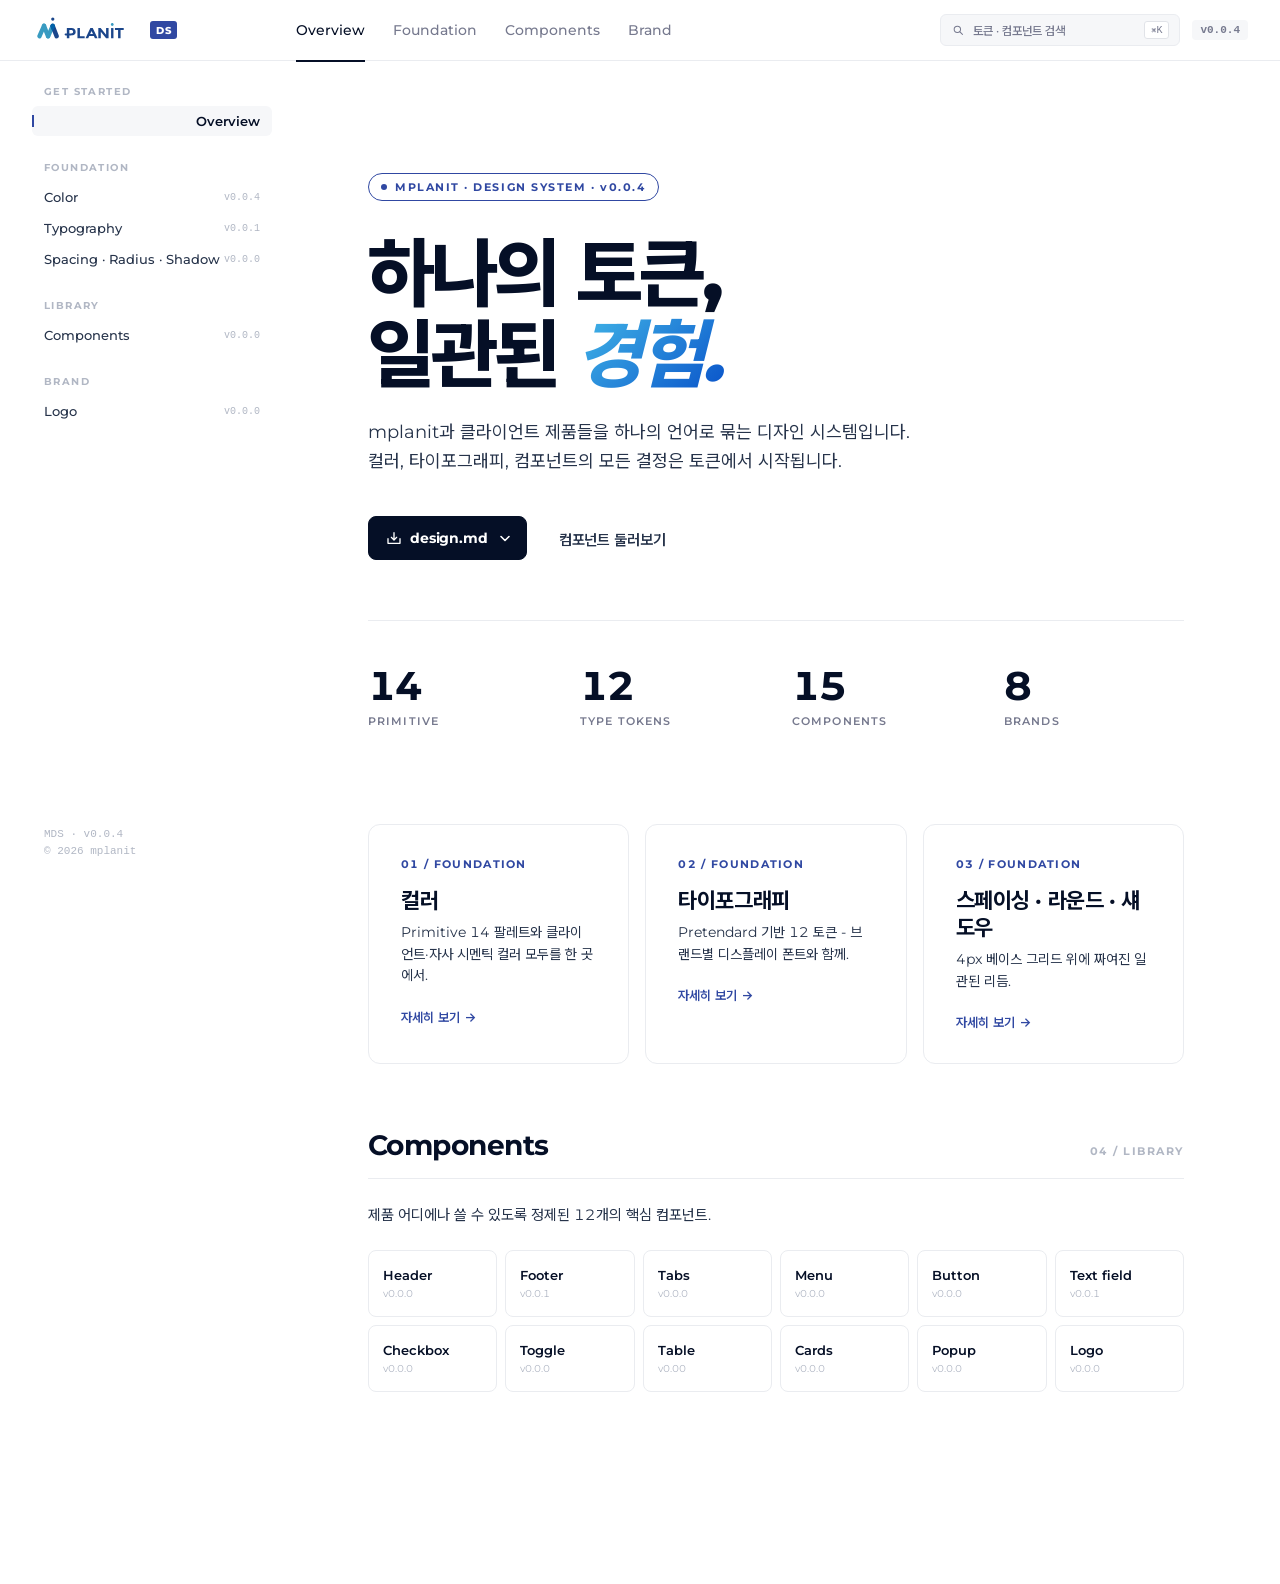
==== commit 5e389d4a: "feat: design-v2.md + mds-harness 일괄 zip 다운로드 추가 - js/mds-zip.js: 외부 CDN 없이 STORE 방식 zip 자체 조립 (crc32" ====
--- a/index.html
+++ b/index.html
@@ -14,7 +14,9 @@
 <script src="js/vendor/babel.min.js"></script>
 
 <script src="js/mds-data.js"></script>
+<script src="js/mds-icons.js"></script>
 <script src="js/mds-designmd.js"></script>
+<script src="js/mds-zip.js"></script>
 <script type="text/babel" src="js/mds-logos.js"></script>
 <script type="text/babel" src="js/mds-atoms.js"></script>
 <script type="text/babel" src="js/mds-pages.js"></script>
--- a/css/mds.css
+++ b/css/mds.css
@@ -195,7 +195,7 @@
   --shadow-brand: 0 8px 24px rgba(48,72,162,0.30);
 
   /* Type */
-  --font-base: "Pretendard Variable", Pretendard, system-ui, -apple-system, "Apple SD Gothic Neo", "Noto Sans KR", sans-serif;
+  --font-base: Montserrat, "Pretendard Variable", Pretendard, system-ui, -apple-system, "Apple SD Gothic Neo", "Noto Sans KR", sans-serif;
   --font-mono: "JetBrains Mono", "SF Mono", Menlo, Consolas, monospace;
 }
 
@@ -232,7 +232,7 @@
   height: 18px; padding: 0 6px; border-radius: 3px;
   background: var(--brand-logo-blue); color: white;
   font-size: 10px; font-weight: 800; letter-spacing: 0.06em;
-  font-family: var(--font-mono);
+  font-family: var(--font-base);
 }
 .top-nav { display: flex; gap: 28px; }
 .top-nav a {
@@ -281,7 +281,7 @@
 }
 .nav-group { margin-bottom: 24px; }
 .nav-group-title {
-  font-family: var(--font-mono); font-size: 10px; font-weight: 700;
+  font-family: var(--font-base); font-size: 10px; font-weight: 700;
   letter-spacing: 0.14em; color: var(--fg-4);
   padding: 0 12px 8px;
 }
@@ -313,7 +313,7 @@
 }
 .hero-eyebrow {
   display: inline-flex; align-items: center; gap: 8px;
-  font-family: var(--font-mono); font-size: 11px; font-weight: 700;
+  font-family: var(--font-base); font-size: 11px; font-weight: 700;
   letter-spacing: 0.14em; color: var(--brand-logo-blue);
   padding: 6px 12px; border: 1px solid var(--brand-logo-blue);
   border-radius: 999px;
@@ -335,12 +335,13 @@
   font-weight: 800; line-height: 1.05; letter-spacing: -0.04em;
   margin: 0 0 24px;
 }
-.hero h1 .dot { color: var(--brand-logo-blue); }
 .hero h1 .accent {
   font-style: italic;
   background: linear-gradient(135deg, var(--brand-cyan), var(--brand-blue));
   -webkit-background-clip: text; background-clip: text;
   -webkit-text-fill-color: transparent;
+  /* 이탤릭 글리프가 박스 밖으로 나가 배경(그라디언트)이 안 칠해지며 잘리는 것 방지 */
+  padding-right: 0.1em; margin-right: -0.1em;
 }
 .hero p {
   font-size: 18px; line-height: 1.6; color: var(--fg-2);
@@ -357,7 +358,7 @@
   color: var(--fg-1);
 }
 .hero-stat .lab {
-  font-family: var(--font-mono); font-size: 11px; font-weight: 600;
+  font-family: var(--font-base); font-size: 11px; font-weight: 600;
   letter-spacing: 0.1em; color: var(--fg-3); margin-top: 4px;
   text-transform: uppercase;
 }
@@ -379,7 +380,7 @@
   transform: translateY(-2px);
 }
 .feature .num {
-  font-family: var(--font-mono); font-size: 11px; font-weight: 700;
+  font-family: var(--font-base); font-size: 11px; font-weight: 700;
   color: var(--brand-logo-blue); letter-spacing: 0.12em;
   margin-bottom: 16px;
 }
@@ -406,7 +407,7 @@
 .cmp-tile:hover { border-color: var(--brand-logo-blue); background: var(--bg-soft); }
 .cmp-tile .name { font-size: 13px; font-weight: 600; }
 .cmp-tile .cnt {
-  font-family: var(--font-mono); font-size: 10px; color: var(--fg-4);
+  font-family: var(--font-base); font-size: 10px; color: var(--fg-4);
   margin-top: 4px;
 }
 
@@ -418,21 +419,21 @@
   max-width: 1200px; margin: 0 auto;
 }
 .page-eyebrow {
-  font-family: var(--font-mono); font-size: 11px; font-weight: 700;
+  font-family: var(--font-base); font-size: 11px; font-weight: 700;
   letter-spacing: 0.14em; color: var(--brand-logo-blue);
   margin-bottom: 16px;
 }
 .page-title {
-  font-size: 56px; font-weight: 800; line-height: 1.05;
-  letter-spacing: -0.03em; margin: 0 0 16px;
+  font-size: 2.60rem; font-weight: 700; line-height: 1.2;
+  letter-spacing: -0.02em; margin: 0 0 16px;
 }
 .page-lede {
-  font-size: 18px; line-height: 1.55; color: var(--fg-2);
+  font-size: 16px; line-height: 1.55; color: var(--fg-2);
   max-width: 640px; margin: 0 0 24px;
 }
 .page-meta {
   display: flex; align-items: center; gap: 8px;
-  font-family: var(--font-mono); font-size: 11px; font-weight: 600;
+  font-family: var(--font-base); font-size: 11px; font-weight: 600;
   color: var(--fg-3);
   padding-bottom: 32px; margin-bottom: 32px;
   border-bottom: 1px solid var(--line-subtle);
@@ -452,7 +453,7 @@
   margin: 0;
 }
 .section-head .num {
-  font-family: var(--font-mono); font-size: 11px; font-weight: 700;
+  font-family: var(--font-base); font-size: 11px; font-weight: 700;
   letter-spacing: 0.14em; color: var(--fg-4);
 }
 .section-desc {
@@ -466,7 +467,7 @@
   font-size: 13px;
 }
 .toc-title {
-  font-family: var(--font-mono); font-size: 10px; font-weight: 700;
+  font-family: var(--font-base); font-size: 10px; font-weight: 700;
   letter-spacing: 0.14em; color: var(--fg-4);
   padding: 0 12px 8px;
 }
@@ -500,7 +501,7 @@
 }
 
 /* ─────────────── PALETTE ─────────────── */
-.palette { margin-bottom: 40px; }
+.palette { margin-bottom: 40px; scroll-margin-top: 80px; }
 .palette-head {
   display: flex; align-items: baseline; justify-content: space-between;
   margin-bottom: 12px;
@@ -510,7 +511,7 @@
   letter-spacing: -0.01em;
 }
 .palette-head .tag {
-  font-family: var(--font-mono); font-size: 10px; font-weight: 600;
+  font-family: var(--font-base); font-size: 10px; font-weight: 600;
   letter-spacing: 0.1em; color: var(--fg-4);
   padding: 3px 8px; border: 1px solid var(--line);
   border-radius: 999px;
@@ -567,8 +568,27 @@
 }
 .swatch .hex {
   font-family: var(--font-mono); font-size: 10px;
-  color: var(--fg-4); flex-shrink: 0;
-}
+  color: var(--fg-4); min-width: 0;
+  white-space: nowrap; overflow: hidden; text-overflow: ellipsis;
+}
+.swatch.alpha-bg .meta {
+  flex-direction: column; align-items: flex-start; gap: 2px;
+}
+/* 알파 섹션은 rgba 표기가 길어 카드 최소폭을 넓게 */
+#alpha .swatch-grid {
+  grid-template-columns: repeat(auto-fill, minmax(150px, 1fr));
+}
+.swatch.alpha-bg .meta .name,
+.swatch.alpha-bg .meta .hex { max-width: 100%; }
+.swatch .alpha-pct {
+  position: absolute; inset: 0;
+  display: flex; align-items: center; justify-content: center;
+  font-family: var(--font-mono); font-size: 22px; font-weight: 700;
+  letter-spacing: -0.02em;
+  pointer-events: none;
+  transition: opacity 0.15s;
+}
+.swatch:hover .alpha-pct { opacity: 0; }
 
 /* ─────────────── BUTTONS ─────────────── */
 .btn {
@@ -631,7 +651,7 @@
 }
 .cmp-head .title { font-size: 13px; font-weight: 600; color: var(--fg-2); }
 .cmp-head .tag {
-  font-family: var(--font-mono); font-size: 10px;
+  font-family: var(--font-base); font-size: 10px;
   color: var(--fg-3); padding: 3px 7px;
   background: white; border: 1px solid var(--line); border-radius: 4px;
 }
@@ -767,7 +787,7 @@
   display: inline-flex; align-items: center;
   padding: 2px 8px; border-radius: 4px;
   font-size: 10px; font-weight: 800; letter-spacing: 0.06em;
-  font-family: var(--font-mono);
+  font-family: var(--font-base);
 }
 .badge-new { background: #E5EEFE; color: #1F40B0; }
 .badge-hot { background: #FFDFE2; color: #C9183B; }
@@ -780,7 +800,7 @@
   border-radius: 12px; box-shadow: var(--shadow-1);
 }
 .preview-card .ka {
-  font-family: var(--font-mono); font-size: 10px; font-weight: 700;
+  font-family: var(--font-base); font-size: 10px; font-weight: 700;
   letter-spacing: 0.14em; color: var(--brand-logo-blue);
   margin-bottom: 8px;
 }
@@ -821,6 +841,101 @@
 .icon-tile:hover { background: var(--bg-soft); }
 .icon-tile span {
   font-family: var(--font-mono); font-size: 10px; color: var(--fg-3);
+}
+
+/* Icon library (공통 아이콘) */
+.icon-lib { width: 100%; }
+/* 카테고리 탭: 한 줄 고정 + 마우스 드래그 가로 스크롤 (스크롤바 숨김) */
+.icon-lib > .filter-tabs {
+  display: flex; flex-wrap: nowrap; max-width: 100%;
+  overflow-x: auto; scrollbar-width: none;
+  margin-bottom: 12px; cursor: grab; user-select: none;
+}
+.icon-lib > .filter-tabs::-webkit-scrollbar { display: none; }
+/* 스크롤 가능 방향 끝을 페이드 처리 - 더 있음을 시각적으로 표시 */
+.icon-lib > .filter-tabs.fade-r {
+  -webkit-mask-image: linear-gradient(90deg, #000 calc(100% - 48px), transparent);
+  mask-image: linear-gradient(90deg, #000 calc(100% - 48px), transparent);
+}
+.icon-lib > .filter-tabs.fade-l {
+  -webkit-mask-image: linear-gradient(90deg, transparent, #000 48px);
+  mask-image: linear-gradient(90deg, transparent, #000 48px);
+}
+.icon-lib > .filter-tabs.fade-l.fade-r {
+  -webkit-mask-image: linear-gradient(90deg, transparent, #000 48px, #000 calc(100% - 48px), transparent);
+  mask-image: linear-gradient(90deg, transparent, #000 48px, #000 calc(100% - 48px), transparent);
+}
+.icon-lib > .filter-tabs .filter-tab { flex: 0 0 auto; white-space: nowrap; }
+.icon-lib-controls .filter-tabs { margin-bottom: 0; }
+.icon-lib-controls {
+  display: flex; align-items: center; gap: 12px; flex-wrap: wrap;
+  margin-bottom: 16px;
+}
+.icon-lib-search {
+  flex: 1; min-width: 200px; max-width: 320px;
+  padding: 8px 12px; font-size: 13px;
+  border: 1px solid var(--line-subtle); border-radius: 8px;
+  background: var(--bg-1); color: var(--fg-1);
+  font-family: inherit;
+}
+.icon-lib-search:focus { outline: none; border-color: var(--brand-logo-blue); }
+.icon-lib-grid {
+  display: grid; grid-template-columns: repeat(auto-fill, minmax(96px, 1fr));
+  gap: 4px; width: 100%;
+}
+.icon-lib-card {
+  display: flex; flex-direction: column; align-items: center; gap: 8px;
+  padding: 16px 8px; border-radius: 8px;
+  cursor: pointer; transition: background 0.15s;
+  color: inherit; /* 그리드의 컬러 피커 값 상속 */
+}
+.icon-lib-card:hover { background: var(--bg-soft); }
+.icon-lib-card .icon-lib-preview { display: flex; align-items: center; justify-content: center; }
+.icon-lib-grid .icon-lib-preview svg {
+  width: var(--icon-size, 24px); height: var(--icon-size, 24px);
+}
+
+/* Size 슬라이더 · Color 피커 행 */
+.icon-lib-sizerow {
+  display: flex; align-items: center; gap: 10px; flex-wrap: wrap;
+  margin-bottom: 16px;
+}
+.icon-lib-sizerow .lab {
+  font-family: var(--font-mono); font-size: 10px; font-weight: 700;
+  letter-spacing: 0.12em; color: var(--fg-3); text-transform: uppercase;
+}
+.icon-lib-sizerow .val {
+  font-family: var(--font-mono); font-size: 12px; color: var(--fg-2);
+  min-width: 44px;
+}
+.icon-lib-sizerow input[type="range"] {
+  width: 200px; accent-color: var(--brand-logo-blue);
+}
+/* 컬러피커: 브라우저 기본(박스 안 색상 칩)을 없애고 색상이 박스 전체를 채우게 */
+.icon-lib-sizerow input[type="color"] {
+  width: 34px; height: 26px; padding: 0;
+  border: 1px solid var(--line-subtle); border-radius: 6px;
+  background: none; cursor: pointer;
+  -webkit-appearance: none; appearance: none;
+  overflow: hidden;
+}
+.icon-lib-sizerow input[type="color"]::-webkit-color-swatch-wrapper { padding: 0; }
+.icon-lib-sizerow input[type="color"]::-webkit-color-swatch { border: none; border-radius: 5px; }
+.icon-lib-sizerow input[type="color"]::-moz-color-swatch { border: none; border-radius: 5px; }
+.icon-lib-reset {
+  padding: 5px 12px; font-size: 12px; font-weight: 600;
+  color: var(--fg-3); background: var(--bg-soft);
+  border: 0; border-radius: 6px; cursor: pointer;
+  transition: all 0.15s;
+}
+.icon-lib-reset:hover { color: var(--fg-1); background: var(--line-subtle); }
+.icon-lib-card .nm {
+  font-family: var(--font-mono); font-size: 10px; color: var(--fg-3);
+  text-align: center; word-break: break-all; line-height: 1.3;
+}
+.icon-lib-empty {
+  width: 100%; padding: 32px; text-align: center;
+  font-size: 13px; color: var(--fg-3);
 }
 
 /* ─────────────── TYPOGRAPHY PAGE ─────────────── */
@@ -834,6 +949,9 @@
 .font-card .sample {
   font-size: 56px; line-height: 1.1; letter-spacing: -0.03em;
   color: var(--fg-1);
+  /* 폰트 미리보기 카드: UI 기본 스택(Montserrat 우선)을 따르지 않고 표기된 폰트 그대로 —
+     브랜드 지정 폰트는 인라인 fontFamily가 이 규칙을 덮어씀 */
+  font-family: "Pretendard Variable", Pretendard, system-ui, -apple-system, "Apple SD Gothic Neo", "Noto Sans KR", sans-serif;
 }
 .font-card .sample.alt {
   background: linear-gradient(135deg, var(--brand-logo-blue), var(--brand-cyan));
@@ -864,7 +982,7 @@
 .type-table .row:last-child { border-bottom: 0; }
 .type-table .row.head {
   background: var(--bg-paper);
-  font-family: var(--font-mono); font-size: 10px; font-weight: 700;
+  font-family: var(--font-base); font-size: 10px; font-weight: 700;
   color: var(--fg-3); letter-spacing: 0.1em;
   text-transform: uppercase; padding: 12px 20px;
 }
@@ -915,6 +1033,11 @@
 }
 .radius-cell div:last-child {
   font-size: 12px; color: var(--fg-3);
+}
+/* radius-full(999px) 필 셀: 곡선 밖으로 텍스트가 나가지 않게 중앙 배치 */
+.radius-cell.full {
+  align-items: center; justify-content: center;
+  gap: 4px; text-align: center;
 }
 
 .shadow-grid {
@@ -1055,6 +1178,7 @@
   transition: background .12s, color .12s;
 }
 .mdmenu-item:hover { background: #F5F7FA; }
+.mdmenu-divider { height: 1px; margin: 2px 8px; background: #DCE0E5; }
 .mdmenu-item.selected {
   background: #F0F4FB; color: #19448C;
   box-shadow: 0 2px 4px rgba(6, 78, 200, 0.25);
